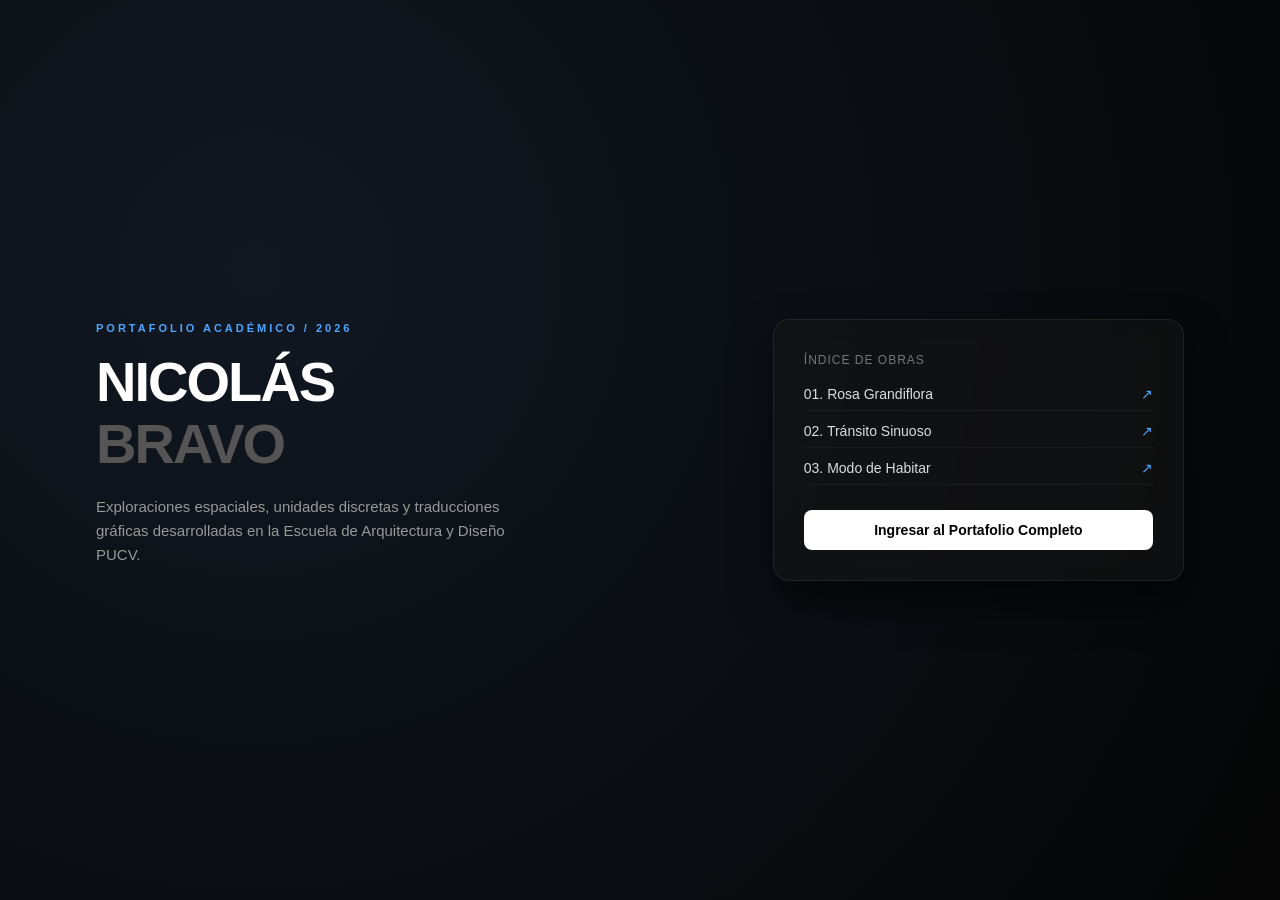
==== index.html @ bea78552 "Initial commit" ====
<!DOCTYPE html>
<html lang="es">
<head>
    <meta charset="UTF-8">
    <meta name="viewport" content="width=device-width, initial-scale=1.0">
    <title>Nicolás Bravo — Portafolio</title>
    <link rel="stylesheet" href="style.css">
</head>
<body class="portada-editorial">

    <div class="fondo-dinamico">
        <div class="forma rectangulo rojo vel-1"></div>
        <div class="forma triangulo azul vel-2"></div>
        <div class="forma rectangulo azul vel-3"></div>
        <div class="forma triangulo rojo vel-1"></div>
    </div>

    <main class="editorial-container">
        <div class="editorial-bloque-izq">
            <span class="etiqueta-portada">PORTAFOLIO ACADÉMICO / 2026</span>
            <h1>NICOLÁS<br><span>BRAVO</span></h1>
            <p>Exploraciones espaciales, unidades discretas y traducciones gráficas desarrolladas en la Escuela de Arquitectura y Diseño PUCV.</p>
        </div>

        <div class="editorial-bloque-der">
            <div class="tarjeta-acceso">
                <span>Índice de Obras</span>
                <nav class="menu-editorial">
                    <a href="proyectos.html#proy-rosa">01. Rosa Grandiflora <span>↗</span></a>
                    <a href="proyectos.html#proy-cubo">02. Tránsito Sinuoso <span>↗</span></a>
                    <a href="proyectos.html#proy-habitar">03. Modo de Habitar <span>↗</span></a>
                </nav>
                <a href="proyectos.html" class="btn-explorar-todo">Ingresar al Portafolio Completo</a>
            </div>
        </div>
    </main>

</body>
</html>
---- style.css ----
* { box-sizing: border-box; }

html {
    scroll-behavior: smooth;
    scroll-padding-top: 100px; 
}

body {
    margin: 0;
    font-family: -apple-system, BlinkMacSystemFont, "Segoe UI", Roboto, sans-serif;
    background-color: #060606;
    color: #e0e0e0;
    overflow-x: hidden;
}

/* PORTADA EDITORIAL */
.portada-editorial {
    height: 100vh;
    display: flex;
    align-items: center;
    justify-content: center;
    background: radial-gradient(circle at 20% 30%, #111822 0%, #050505 100%);
}

.editorial-container {
    display: flex;
    justify-content: space-between;
    align-items: center;
    width: 85%;
    max-width: 1200px;
    z-index: 10;
    gap: 60px;
}

.editorial-bloque-izq { flex: 1.2; }

.etiqueta-portada {
    font-size: 11px;
    letter-spacing: 3px;
    color: #4da6ff;
    text-transform: uppercase;
    font-weight: 700;
}

.editorial-bloque-izq h1 {
    font-size: 56px;
    line-height: 1.1;
    margin: 15px 0 20px 0;
    color: #ffffff;
    letter-spacing: -2px;
}

.editorial-bloque-izq h1 span { color: #555; }

.editorial-bloque-izq p {
    font-size: 15px;
    color: #999;
    line-height: 1.6;
    max-width: 440px;
}

.editorial-bloque-der { flex: 0.8; }

.tarjeta-acceso {
    background: rgba(20, 20, 20, 0.6);
    border: 1px solid rgba(255, 255, 255, 0.08);
    backdrop-filter: blur(12px);
    padding: 30px;
    border-radius: 16px;
    box-shadow: 0 20px 40px rgba(0,0,0,0.6);
}

.tarjeta-acceso > span {
    font-size: 12px;
    color: #777;
    letter-spacing: 1px;
    text-transform: uppercase;
}

.menu-editorial {
    display: flex;
    flex-direction: column;
    gap: 12px;
    margin: 18px 0 25px 0;
}

.menu-editorial a {
    color: #ddd;
    text-decoration: none;
    font-size: 14px;
    font-weight: 500;
    display: flex;
    justify-content: space-between;
    padding-bottom: 8px;
    border-bottom: 1px solid rgba(255,255,255,0.05);
    transition: color 0.3s, padding-left 0.3s;
}

.menu-editorial a span { color: #4da6ff; }
.menu-editorial a:hover { color: #4da6ff; padding-left: 6px; }

.btn-explorar-todo {
    display: block;
    text-align: center;
    background: #ffffff;
    color: #000000;
    padding: 12px;
    border-radius: 8px;
    text-decoration: none;
    font-weight: 600;
    font-size: 14px;
    transition: background 0.3s, transform 0.2s;
}

.btn-explorar-todo:hover {
    background: #4da6ff;
    color: #fff;
    transform: translateY(-2px);
}

/* FONDO DINÁMICO */
.fondo-dinamico {
    position: fixed;
    top: 0; left: 0;
    width: 100vw; height: 100vh;
    z-index: 1;
    pointer-events: none;
    overflow: hidden;
}

.forma { position: absolute; opacity: 0.18; }
.rojo { background-color: rgba(235, 50, 50, 0.7); }
.azul { background-color: rgba(40, 120, 255, 0.7); }

.rectangulo { width: 80px; height: 150px; border-radius: 4px; }
.triangulo {
    width: 0; height: 0;
    border-left: 60px solid transparent;
    border-right: 60px solid transparent;
    border-bottom: 100px solid rgba(40, 120, 255, 0.7);
    background: transparent !important;
}
.triangulo.rojo { border-bottom: 100px solid rgba(235, 50, 50, 0.7); }

.forma:nth-child(1) { left: 8%; bottom: -150px; animation: subirForma 18s infinite linear; }
.forma:nth-child(2) { left: 45%; top: -150px; animation: bajarForma 22s infinite linear; }
.forma:nth-child(3) { left: 78%; bottom: -150px; animation: subirForma 26s infinite linear; }
.forma:nth-child(4) { left: 92%; top: -150px; animation: bajarForma 20s infinite linear; }

@keyframes subirForma {
    0% { transform: translateY(110vh) rotate(0deg); }
    100% { transform: translateY(-120vh) rotate(360deg); }
}
@keyframes bajarForma {
    0% { transform: translateY(-120vh) rotate(0deg); }
    100% { transform: translateY(110vh) rotate(-360deg); }
}

/* PÁGINA DE PROYECTOS */
.cuerpo-proyectos { background-color: #080808; }

.pagina-contenedor-original {
    position: relative;
    z-index: 10;
    max-width: 1050px;
    margin: 0 auto;
    padding: 0 40px 80px 40px;
}

.header-flotante {
    display: flex;
    justify-content: space-between;
    align-items: center;
    padding: 25px 0;
    border-bottom: 1px solid rgba(255, 255, 255, 0.08);
    margin-bottom: 50px;
    background: rgba(8, 8, 8, 0.9);
    backdrop-filter: blur(10px);
    position: sticky;
    top: 0;
    z-index: 100;
}

.logo-autor {
    font-weight: bold;
    letter-spacing: 2px;
    font-size: 15px;
    color: #fff;
}

.nav-links { display: flex; gap: 25px; }
.nav-links a { color: #888; text-decoration: none; font-size: 13px; transition: color 0.3s; }
.nav-links a:hover { color: #fff; }

.malla-proyectos { display: flex; flex-direction: column; gap: 60px; }

.tarjeta-proyecto {
    display: flex;
    gap: 40px;
    background: rgba(16, 16, 16, 0.6);
    border: 1px solid rgba(255, 255, 255, 0.06);
    padding: 35px;
    border-radius: 14px;
    backdrop-filter: blur(8px);
    align-items: center;
}

.media-container { flex: 1.1; position: relative; width: 100%; }

.logo-esquina {
    position: absolute;
    top: 12px;
    left: 12px;
    width: 38px;
    height: 38px;
    object-fit: contain;
    background: rgba(0, 0, 0, 0.75);
    backdrop-filter: blur(6px);
    padding: 5px;
    border-radius: 6px;
    border: 1px solid rgba(255, 255, 255, 0.15);
    z-index: 5;
}

.media-container img.interactiva {
    width: 100%;
    height: 220px;
    object-fit: cover;
    border-radius: 8px;
    cursor: pointer;
    box-shadow: 0 10px 25px rgba(0,0,0,0.5);
    transition: transform 0.3s ease;
    display: block;
}

.info-container { flex: 1.2; }

.num-proyecto {
    font-size: 11px;
    color: #4da6ff;
    font-weight: 700;
    letter-spacing: 2px;
}

.info-container h2 { font-size: 20px; color: #fff; margin: 6px 0 10px 0; }

.wiki-link {
    display: inline-block;
    font-size: 12px;
    color: #4da6ff;
    text-decoration: none;
    font-weight: 600;
    margin-bottom: 10px;
}
.wiki-link:hover { text-decoration: underline; }

.info-container p { font-size: 13.5px; color: #aaa; line-height: 1.55; margin: 0; }

.footer-original {
    margin-top: 80px;
    padding: 35px 0;
    border-top: 1px solid rgba(255, 255, 255, 0.08);
    display: flex;
    justify-content: space-between;
    font-size: 13px;
    color: #777;
}
.footer-original a { color: #4da6ff; text-decoration: none; }
.derechos { color: #555; }

/* ANIMACIONES */
.animar-rosa { animation: vientoRosa 0.6s ease-in-out; }
@keyframes vientoRosa {
    0%, 100% { transform: rotate(0deg) scale(1); }
    30% { transform: rotate(-5deg) scale(1.03); }
    70% { transform: rotate(5deg) scale(0.97); }
}

.animar-cubo { animation: saltoCubo 0.5s cubic-bezier(0.25, 1, 0.5, 1); }
@keyframes saltoCubo {
    0%, 100% { transform: translateY(0); }
    50% { transform: translateY(-25px) scale(1.04); }
}

.animar-habitar { animation: enroscarConcha 0.8s ease forwards; }
@keyframes enroscarConcha {
    0% { transform: scale(1) rotate(0deg); }
    50% { transform: scale(0.75) rotate(-180deg); border-radius: 20%; }
    100% { transform: scale(0.85) rotate(-360deg); border-radius: 40%; }
}
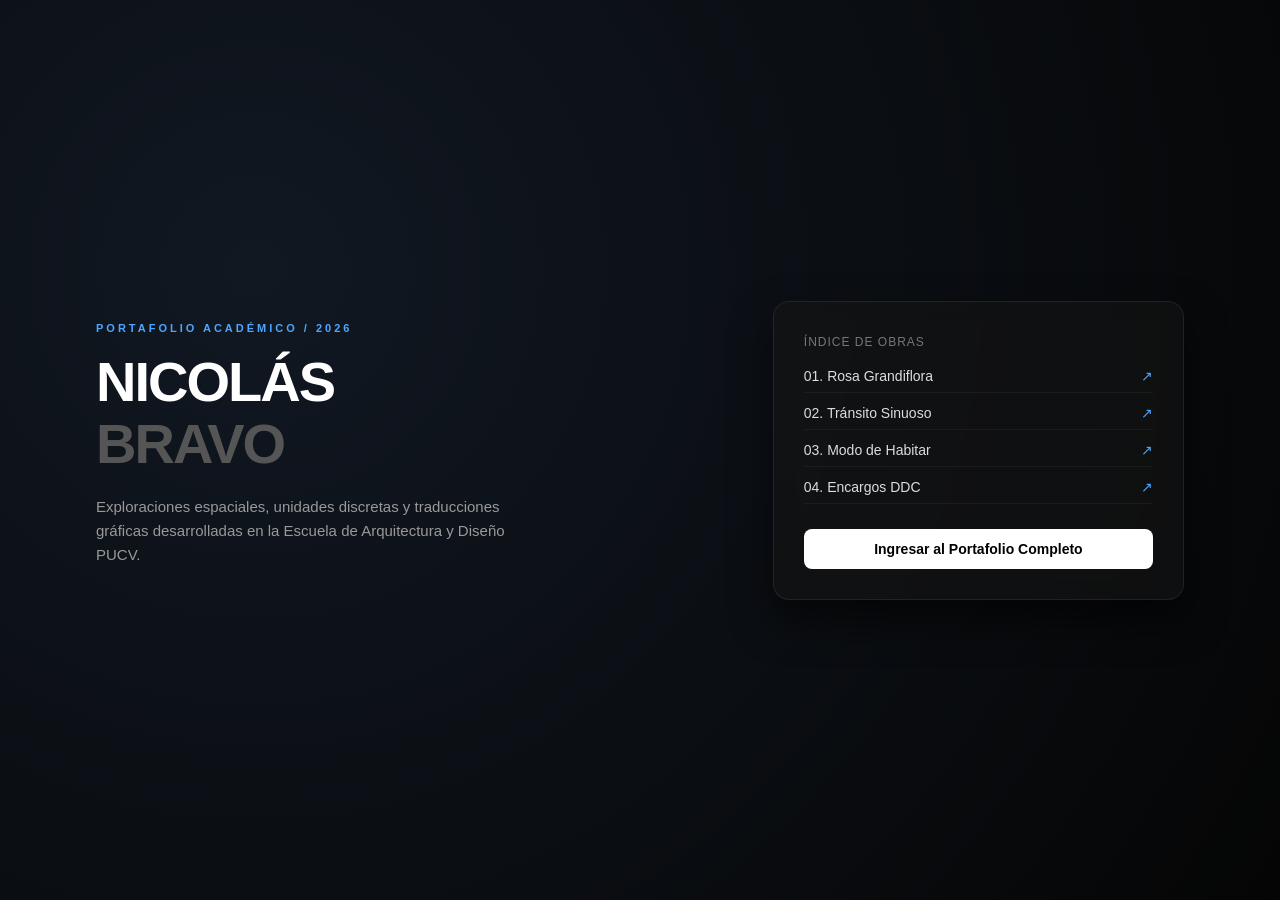
==== commit b058a237: "Agrega contenido del Encargo 2" ====
--- a/index.html
+++ b/index.html
@@ -29,6 +29,7 @@
                     <a href="proyectos.html#proy-rosa">01. Rosa Grandiflora <span>↗</span></a>
                     <a href="proyectos.html#proy-cubo">02. Tránsito Sinuoso <span>↗</span></a>
                     <a href="proyectos.html#proy-habitar">03. Modo de Habitar <span>↗</span></a>
+                    <a href="encargos.html">04. Encargos DDC <span>↗</span></a>
                 </nav>
                 <a href="proyectos.html" class="btn-explorar-todo">Ingresar al Portafolio Completo</a>
             </div>
--- a/style.css
+++ b/style.css
@@ -287,4 +287,59 @@
     0% { transform: scale(1) rotate(0deg); }
     50% { transform: scale(0.75) rotate(-180deg); border-radius: 20%; }
     100% { transform: scale(0.85) rotate(-360deg); border-radius: 40%; }
+}
+/* VISTA Y MARCO PARA ENCARGOS (IFRAME) */
+.selector-encargos {
+    display: flex;
+    justify-content: center;
+    gap: 15px;
+    margin-bottom: 25px;
+}
+
+.btn-tab {
+    padding: 8px 20px;
+    border-radius: 20px;
+    border: 1px solid rgba(255, 255, 255, 0.2);
+    color: #fff;
+    text-decoration: none;
+    font-size: 13px;
+    background: rgba(255, 255, 255, 0.05);
+    transition: all 0.3s ease;
+}
+
+.btn-tab.activo, .btn-tab:hover {
+    background: #4da6ff;
+    border-color: #4da6ff;
+    color: #000;
+    font-weight: 600;
+}
+
+.titulo-encargo {
+    text-align: center;
+    font-size: 26px;
+    color: #ffffff;
+    margin-bottom: 30px;
+}
+
+/* Marco del Iframe */
+.marco-visor-iframe {
+    width: 100%;
+    height: 550px;
+    border-radius: 16px;
+    overflow: hidden;
+    border: 1px solid rgba(255, 255, 255, 0.15);
+    box-shadow: 0 20px 40px rgba(0,0,0,0.7);
+    background: #ffffff;
+}
+
+.marco-visor-iframe iframe {
+    width: 100%;
+    height: 100%;
+    border: none;
+}
+
+.contenedor-pantalla-completa {
+    display: flex;
+    justify-content: center;
+    margin-top: 25px;
 }
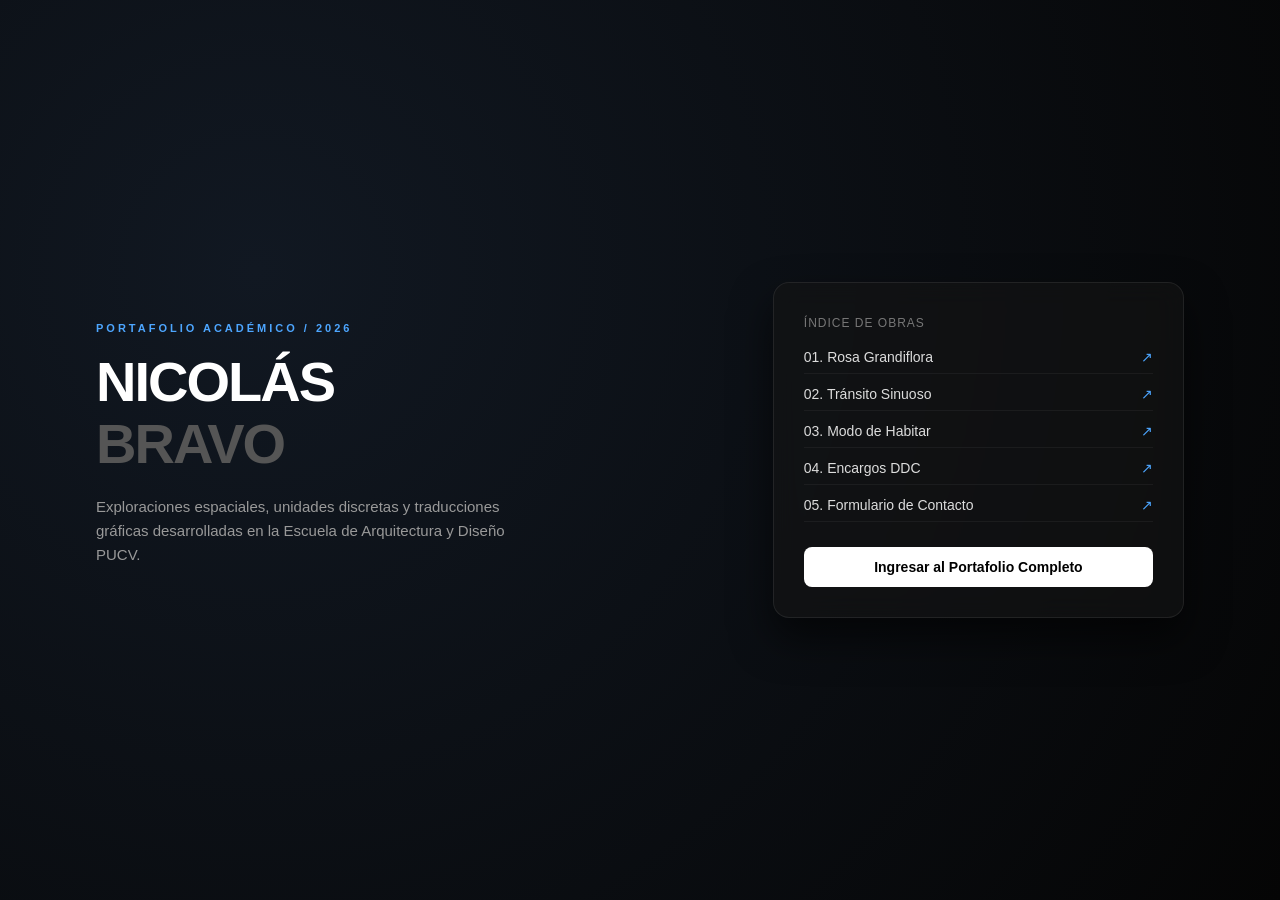
==== commit 86addc47: "Actualiza diseño con hover y contacto" ====
--- a/index.html
+++ b/index.html
@@ -30,6 +30,7 @@
                     <a href="proyectos.html#proy-cubo">02. Tránsito Sinuoso <span>↗</span></a>
                     <a href="proyectos.html#proy-habitar">03. Modo de Habitar <span>↗</span></a>
                     <a href="encargos.html">04. Encargos DDC <span>↗</span></a>
+                    <a href="contacto.html">05. Formulario de Contacto <span>↗</span></a>
                 </nav>
                 <a href="proyectos.html" class="btn-explorar-todo">Ingresar al Portafolio Completo</a>
             </div>
--- a/style.css
+++ b/style.css
@@ -190,50 +190,86 @@
 
 .nav-links { display: flex; gap: 25px; }
 .nav-links a { color: #888; text-decoration: none; font-size: 13px; transition: color 0.3s; }
-.nav-links a:hover { color: #fff; }
+.nav-links a:hover, .nav-links a.active { color: #fff; }
 
 .malla-proyectos { display: flex; flex-direction: column; gap: 60px; }
 
+/* NUEVO DISEÑO: TARJETA DE PROYECTO */
 .tarjeta-proyecto {
     display: flex;
-    gap: 40px;
+    gap: 0px;
     background: rgba(16, 16, 16, 0.6);
     border: 1px solid rgba(255, 255, 255, 0.06);
     padding: 35px;
     border-radius: 14px;
     backdrop-filter: blur(8px);
     align-items: center;
-}
-
-.media-container { flex: 1.1; position: relative; width: 100%; }
-
-.logo-esquina {
+    position: relative;
+    overflow: hidden;
+    transition: border-color 0.4s ease, box-shadow 0.4s ease;
+}
+
+.tarjeta-proyecto:hover {
+    border-color: rgba(77, 166, 255, 0.3);
+    box-shadow: 0 10px 30px rgba(0, 0, 0, 0.5);
+}
+
+/* NUEVO DISEÑO: CONTENEDOR CON DEGRADADO (SIN TRIÁNGULO) */
+.media-container {
+    flex: 0 0 0px;
+    position: relative;
+    height: 220px;
+    opacity: 0;
+    overflow: hidden;
+    transition: flex 0.5s cubic-bezier(0.25, 1, 0.5, 1), opacity 0.5s ease, margin-right 0.5s ease;
+    border-radius: 10px;
+    pointer-events: none;
+    margin-right: 0px;
+}
+
+/* Degradado difuminado con el fondo de la tarjeta */
+.media-container::after {
+    content: "";
     position: absolute;
-    top: 12px;
-    left: 12px;
-    width: 38px;
-    height: 38px;
-    object-fit: contain;
-    background: rgba(0, 0, 0, 0.75);
-    backdrop-filter: blur(6px);
-    padding: 5px;
-    border-radius: 6px;
-    border: 1px solid rgba(255, 255, 255, 0.15);
-    z-index: 5;
+    inset: 0;
+    background: radial-gradient(circle at center, transparent 30%, rgba(16, 16, 16, 0.95) 100%);
+    pointer-events: none;
 }
 
 .media-container img.interactiva {
     width: 100%;
-    height: 220px;
+    height: 100%;
     object-fit: cover;
-    border-radius: 8px;
-    cursor: pointer;
-    box-shadow: 0 10px 25px rgba(0,0,0,0.5);
-    transition: transform 0.3s ease;
+    border-radius: 10px;
     display: block;
-}
-
-.info-container { flex: 1.2; }
+    filter: brightness(0.9) contrast(1.05);
+}
+
+/* DESPLIEGUE Y REVELACIÓN AL PASAR EL CURSOR (HOVER) */
+.tarjeta-proyecto:hover .media-container {
+    flex: 1;
+    opacity: 1;
+    margin-right: 35px;
+}
+
+/* ANIMACIÓN INDEFINIDA DE FLOTACIÓN SUTIL */
+.tarjeta-proyecto:hover .media-container img.interactiva {
+    animation: flotacionSutil 3.5s ease-in-out infinite alternate;
+}
+
+@keyframes flotacionSutil {
+    0% {
+        transform: translateY(-6px) scale(1.02);
+    }
+    100% {
+        transform: translateY(6px) scale(1.02);
+    }
+}
+
+.info-container {
+    flex: 1;
+    transition: flex 0.5s ease;
+}
 
 .num-proyecto {
     font-size: 11px;
@@ -268,26 +304,6 @@
 .footer-original a { color: #4da6ff; text-decoration: none; }
 .derechos { color: #555; }
 
-/* ANIMACIONES */
-.animar-rosa { animation: vientoRosa 0.6s ease-in-out; }
-@keyframes vientoRosa {
-    0%, 100% { transform: rotate(0deg) scale(1); }
-    30% { transform: rotate(-5deg) scale(1.03); }
-    70% { transform: rotate(5deg) scale(0.97); }
-}
-
-.animar-cubo { animation: saltoCubo 0.5s cubic-bezier(0.25, 1, 0.5, 1); }
-@keyframes saltoCubo {
-    0%, 100% { transform: translateY(0); }
-    50% { transform: translateY(-25px) scale(1.04); }
-}
-
-.animar-habitar { animation: enroscarConcha 0.8s ease forwards; }
-@keyframes enroscarConcha {
-    0% { transform: scale(1) rotate(0deg); }
-    50% { transform: scale(0.75) rotate(-180deg); border-radius: 20%; }
-    100% { transform: scale(0.85) rotate(-360deg); border-radius: 40%; }
-}
 /* VISTA Y MARCO PARA ENCARGOS (IFRAME) */
 .selector-encargos {
     display: flex;
@@ -342,4 +358,164 @@
     display: flex;
     justify-content: center;
     margin-top: 25px;
+}
+
+/* ==========================================
+   ESTILOS VISTA DE CONTACTO
+   ========================================== */
+
+.seccion-contacto-completa {
+    display: flex;
+    flex-direction: column;
+    gap: 60px;
+}
+
+.banner-contacto-top {
+    display: flex;
+    justify-content: space-between;
+    align-items: center;
+    gap: 40px;
+    background: radial-gradient(circle at 10% 20%, rgba(77, 166, 255, 0.15) 0%, rgba(16, 16, 16, 0.6) 100%);
+    border: 1px solid rgba(255, 255, 255, 0.08);
+    padding: 40px;
+    border-radius: 16px;
+    backdrop-filter: blur(10px);
+}
+
+.texto-hero-contacto {
+    flex: 1.2;
+}
+
+.texto-hero-contacto h1 {
+    font-size: 44px;
+    color: #ffffff;
+    margin: 10px 0 15px 0;
+    letter-spacing: -1px;
+}
+
+.texto-hero-contacto p {
+    font-size: 14.5px;
+    color: #aaa;
+    line-height: 1.6;
+    max-width: 480px;
+}
+
+.tarjeta-institucional {
+    flex: 0.9;
+    background: rgba(10, 10, 10, 0.85);
+    border: 1px solid rgba(77, 166, 255, 0.25);
+    padding: 30px;
+    border-radius: 12px;
+    box-shadow: 0 10px 30px rgba(0,0,0,0.5);
+}
+
+.subtitulo-card {
+    font-size: 10px;
+    letter-spacing: 2px;
+    color: #4da6ff;
+    font-weight: bold;
+    display: block;
+    margin-bottom: 10px;
+}
+
+.tarjeta-institucional h3 {
+    font-size: 16px;
+    color: #fff;
+    margin: 0 0 6px 0;
+    word-break: break-all;
+}
+
+.tarjeta-institucional p {
+    font-size: 12px;
+    color: #777;
+    margin: 0;
+}
+
+/* Formulario */
+.bloque-formulario-contacto {
+    display: flex;
+    gap: 50px;
+    align-items: flex-start;
+}
+
+.info-formulario {
+    flex: 1;
+}
+
+.info-formulario h2 {
+    font-size: 28px;
+    color: #ffffff;
+    margin: 10px 0 15px 0;
+}
+
+.info-formulario p {
+    font-size: 14px;
+    color: #aaa;
+    line-height: 1.6;
+}
+
+.redes-directas {
+    margin-top: 25px;
+    border-top: 1px solid rgba(255, 255, 255, 0.08);
+    padding-top: 20px;
+}
+
+.redes-directas a {
+    color: #4da6ff;
+    text-decoration: none;
+}
+
+.formulario-glass {
+    flex: 1.3;
+    background: rgba(16, 16, 16, 0.6);
+    border: 1px solid rgba(255, 255, 255, 0.08);
+    padding: 35px;
+    border-radius: 16px;
+    backdrop-filter: blur(12px);
+    display: flex;
+    flex-direction: column;
+    gap: 20px;
+}
+
+.fila-doble {
+    display: flex;
+    gap: 20px;
+}
+
+.campo-grupo {
+    display: flex;
+    flex-direction: column;
+    gap: 8px;
+    flex: 1;
+}
+
+.campo-grupo label {
+    font-size: 12px;
+    color: #ccc;
+    font-weight: 500;
+}
+
+.campo-grupo input,
+.campo-grupo textarea {
+    background: rgba(5, 5, 5, 0.7);
+    border: 1px solid rgba(255, 255, 255, 0.1);
+    padding: 12px 15px;
+    border-radius: 8px;
+    color: #fff;
+    font-size: 13.5px;
+    outline: none;
+    transition: border-color 0.3s;
+}
+
+.campo-grupo input:focus,
+.campo-grupo textarea:focus {
+    border-color: #4da6ff;
+}
+
+@media (max-width: 768px) {
+    .banner-contacto-top,
+    .bloque-formulario-contacto,
+    .fila-doble {
+        flex-direction: column;
+    }
 }
